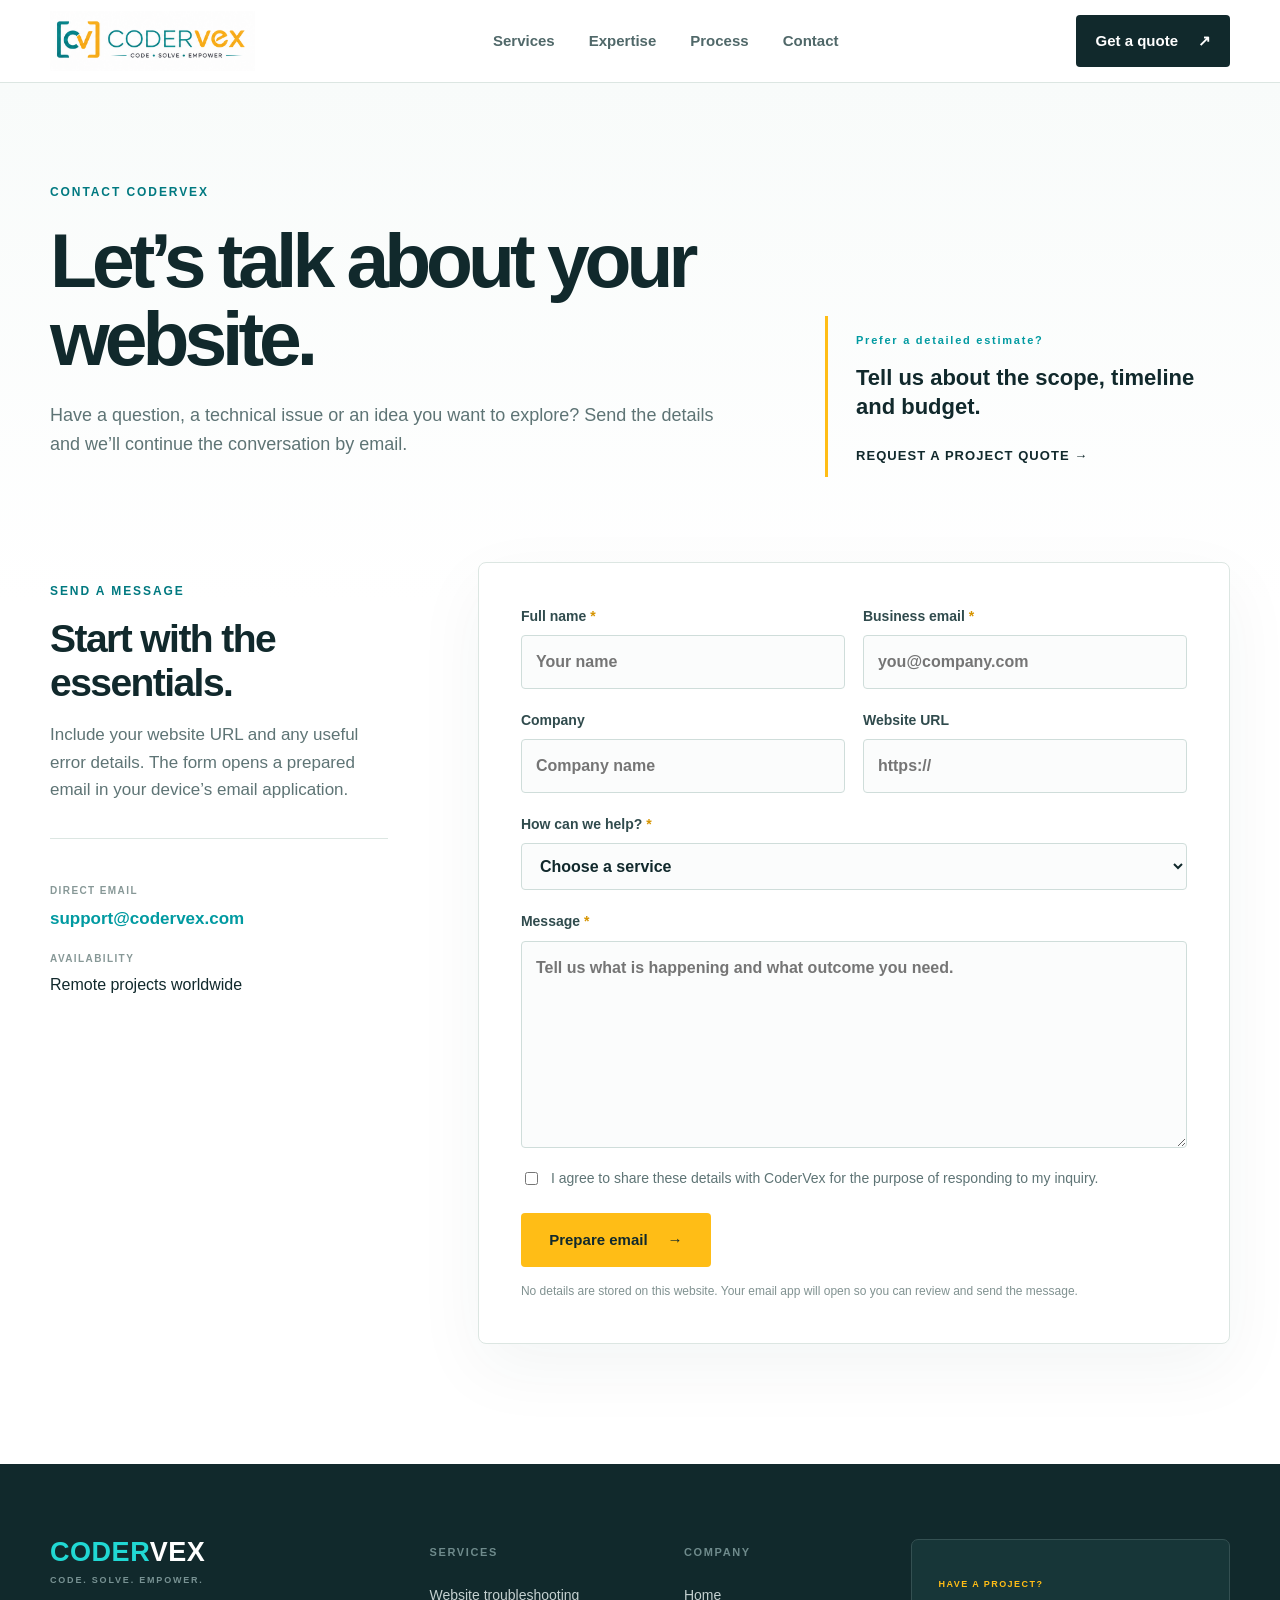
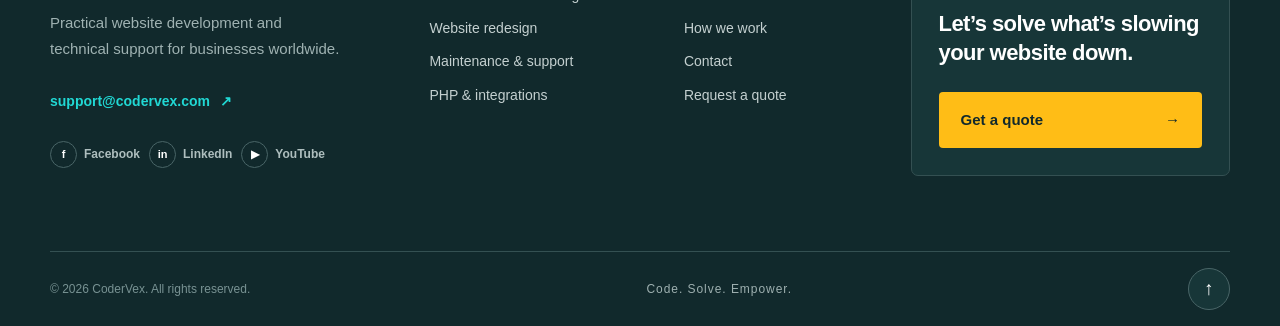
==== contact.html @ 383b8475 "Initial CoderVex landing page" ====
<!doctype html><html lang="en"><head><meta charset="utf-8"><meta name="viewport" content="width=device-width,initial-scale=1"><title>Contact CoderVex | Website Development & Technical Support</title><meta name="description" content="Contact CoderVex about WordPress support, PHP development, website redesign, maintenance, integrations or Joomla migration."><meta name="robots" content="index, follow"><link rel="canonical" href="https://codervex.com/contact"><link rel="stylesheet" href="styles.css"></head>
<body><a class="skip-link" href="#main">Skip to content</a><header class="site-header"><div class="nav-wrap"><a class="brand brand-logo" href="index.html"><img src="assets/website-logo.png" alt="CoderVex — Code, Solve, Empower" width="666" height="198"></a><button class="nav-toggle" aria-expanded="false" aria-controls="site-nav"><span></span><span></span><span></span><span class="sr-only">Open menu</span></button><nav id="site-nav" aria-label="Main navigation"><a href="index.html#services">Services</a><a href="index.html#expertise">Expertise</a><a href="index.html#process">Process</a><a href="contact.html" aria-current="page">Contact</a></nav><a class="button button-dark nav-cta" href="quote.html">Get a quote <span>↗</span></a></div></header>
<main id="main" class="form-page"><section class="section page-hero"><div><p class="eyebrow">Contact CoderVex</p><h1>Let’s talk about your website.</h1><p>Have a question, a technical issue or an idea you want to explore? Send the details and we’ll continue the conversation by email.</p></div><aside><span>Prefer a detailed estimate?</span><h2>Tell us about the scope, timeline and budget.</h2><a href="quote.html">Request a project quote <b>→</b></a></aside></section>
<section class="section form-layout"><div class="form-context"><p class="eyebrow">Send a message</p><h2>Start with the essentials.</h2><p>Include your website URL and any useful error details. The form opens a prepared email in your device’s email application.</p><div class="direct-contact"><small>DIRECT EMAIL</small><a href="mailto:support@codervex.com">support@codervex.com</a><small>AVAILABILITY</small><p>Remote projects worldwide</p></div></div>
<form class="project-form" data-email-form data-form-type="Contact message" novalidate><div class="field-row"><label>Full name <span>*</span><input name="Name" type="text" autocomplete="name" required placeholder="Your name"></label><label>Business email <span>*</span><input name="Email" type="email" autocomplete="email" required placeholder="you@company.com"></label></div><div class="field-row"><label>Company<input name="Company" type="text" autocomplete="organization" placeholder="Company name"></label><label>Website URL<input name="Website" type="url" placeholder="https://"></label></div><label>How can we help? <span>*</span><select name="Service" required><option value="">Choose a service</option><option>Website fixes & troubleshooting</option><option>Website redesign & development</option><option>Website maintenance & support</option><option>Custom PHP development</option><option>API or payment integration</option><option>Joomla migration & support</option><option>Something else</option></select></label><label>Message <span>*</span><textarea name="Message" rows="7" required placeholder="Tell us what is happening and what outcome you need."></textarea></label><label class="consent"><input type="checkbox" name="Consent" value="Yes" required><span>I agree to share these details with CoderVex for the purpose of responding to my inquiry.</span></label><div class="form-status" aria-live="polite"></div><button class="button button-primary form-submit" type="submit">Prepare email <span>→</span></button><p class="form-note">No details are stored on this website. Your email app will open so you can review and send the message.</p></form></section></main>
<footer class="site-footer"><div class="section footer-main"><div class="footer-about"><div class="footer-name"><span>CODER</span>VEX<small>Code. Solve. Empower.</small></div><p>Practical website development and technical support for businesses worldwide.</p><a class="footer-email" href="mailto:support@codervex.com">support@codervex.com <span>↗</span></a><div class="social-links" aria-label="CoderVex social media"><a href="https://www.facebook.com/codervex" target="_blank" rel="noopener noreferrer" aria-label="CoderVex on Facebook"><span>f</span>Facebook</a><a href="https://www.linkedin.com/company/codervex/" target="_blank" rel="noopener noreferrer" aria-label="CoderVex on LinkedIn"><span>in</span>LinkedIn</a><a href="https://www.youtube.com/@codervex" target="_blank" rel="noopener noreferrer" aria-label="CoderVex on YouTube"><span>▶</span>YouTube</a></div></div><div class="footer-column"><h2>Services</h2><a href="index.html#services">Website troubleshooting</a><a href="index.html#services">Website redesign</a><a href="index.html#services">Maintenance & support</a><a href="index.html#expertise">PHP & integrations</a></div><div class="footer-column"><h2>Company</h2><a href="index.html">Home</a><a href="index.html#process">How we work</a><a href="contact.html">Contact</a><a href="quote.html">Request a quote</a></div><div class="footer-action"><span>HAVE A PROJECT?</span><h2>Let’s solve what’s slowing your website down.</h2><a class="button button-primary" href="quote.html">Get a quote <b>→</b></a></div></div><div class="section footer-bottom"><small>© <span id="year"></span> CoderVex. All rights reserved.</small><span>Code. Solve. Empower.</span><button class="back-to-top" type="button" aria-label="Back to top" title="Back to top">↑</button></div></footer><script src="script.js" defer></script></body></html>
---- styles.css ----
:root{--ink:#11292c;--teal:#009aa1;--aqua:#21d8d4;--yellow:#ffbd16;--soft:#f4f7f5;--line:#dce6e2;--muted:#5e7475;--max:1180px}*{box-sizing:border-box}html{scroll-behavior:smooth}body{margin:0;color:var(--ink);background:#fff;font-family:Inter,ui-sans-serif,-apple-system,BlinkMacSystemFont,"Segoe UI",sans-serif;line-height:1.6;-webkit-font-smoothing:antialiased}a{color:inherit;text-decoration:none}button{font:inherit}.section{width:min(var(--max),calc(100% - 48px));margin:auto}.skip-link{position:fixed;left:16px;top:-60px;z-index:100;background:var(--ink);color:white;padding:10px 16px}.skip-link:focus{top:16px}.sr-only{position:absolute;width:1px;height:1px;overflow:hidden;clip:rect(0,0,0,0)}.site-header{position:sticky;top:0;z-index:20;background:#fffffff0;border-bottom:1px solid var(--line);backdrop-filter:blur(12px)}.nav-wrap{width:min(var(--max),calc(100% - 48px));height:82px;margin:auto;display:flex;align-items:center;justify-content:space-between}.brand{display:flex;align-items:center;gap:10px;font-weight:800;font-size:17px;letter-spacing:.04em}.brand>span:last-child>span{color:var(--yellow)}.brand-mark{font-size:22px;letter-spacing:-.15em;color:var(--teal)}.brand-mark b{letter-spacing:-.08em;color:var(--ink);font-size:18px}.nav-wrap nav{display:flex;gap:34px;font-size:13px;font-weight:600;color:#506869}.nav-wrap nav a:hover{color:var(--teal)}.button{display:inline-flex;align-items:center;justify-content:center;gap:20px;padding:13px 18px;border-radius:4px;font-size:13px;font-weight:750;border:1px solid transparent;transition:.2s}.button:hover{transform:translateY(-2px)}.button-dark{background:var(--ink);color:white}.button-dark:hover{background:#007980}.nav-toggle{display:none;background:none;border:0;padding:8px}.nav-toggle>span:not(.sr-only){display:block;width:22px;height:2px;background:var(--ink);margin:4px}.hero{min-height:690px;display:grid;grid-template-columns:1.03fr .97fr;align-items:center;gap:85px;padding-block:90px 100px}.eyebrow{margin:0;text-transform:uppercase;letter-spacing:.16em;color:#007980;font-size:10px;font-weight:800}.hero .eyebrow{display:flex;align-items:center;gap:10px}.hero .eyebrow span{width:30px;height:1px;background:var(--teal)}h1{font-size:clamp(54px,6vw,82px);line-height:1.01;letter-spacing:-.065em;margin:24px 0 25px}h1 em,.cta h2 em{font-style:normal;color:var(--teal);position:relative;white-space:nowrap}h1 em:after{content:"";position:absolute;height:6px;left:1px;right:0;bottom:-2px;background:var(--yellow);transform:skewX(-22deg)}.hero-lead{font-size:19px;line-height:1.7;color:var(--muted);margin:0}.hero-actions{display:flex;align-items:center;gap:28px;margin-top:34px}.button-primary{background:var(--yellow);color:var(--ink);padding:15px 21px}.inline-link{font-size:13px;font-weight:750}.inline-link span{color:var(--teal);margin-left:8px}.hero-points{list-style:none;display:flex;gap:26px;padding:0;margin:45px 0 0;font-size:11px;font-weight:700;color:#6e8181}.hero-points li:before{content:"✓";color:var(--teal);margin-right:7px}.hero-console{position:relative;border:1px solid #cadbd7;border-radius:10px;background:white;box-shadow:0 30px 80px #17383b21;transform:rotate(1deg)}.console-bar{height:47px;display:flex;align-items:center;justify-content:space-between;border-bottom:1px solid var(--line);padding:0 16px;color:#839493;font-size:8px;font-weight:700;letter-spacing:.12em}.dots{display:flex;gap:5px}.dots i{width:7px;height:7px;border-radius:50%;background:#dbe6e3}.dots i:last-child{background:var(--yellow)}.status{color:#00a078}.console-body{padding:39px}.scan-head{display:flex;justify-content:space-between;color:#69807f;font-size:9px;font-weight:800;letter-spacing:.13em}.scan-head strong{color:var(--teal)}.scan-line{height:5px;margin:12px 0 28px;background:#e8efed;border-radius:10px;overflow:hidden}.scan-line i{display:block;width:86%;height:100%;background:linear-gradient(90deg,var(--teal),var(--aqua),var(--yellow))}.result-list>div{display:grid;grid-template-columns:35px 1fr auto;align-items:center;gap:12px;border-top:1px solid var(--line);padding:17px 0}.check{width:29px;height:29px;border-radius:50%;background:#e9f8f5;color:#00916f;display:grid;place-items:center;font-size:12px}.check.amber{background:#fff6da;color:#b78200}.result-list p{margin:0}.result-list b,.result-list small{display:block}.result-list b{font-size:12px}.result-list small{font-size:10px;color:#829392}.result-list em{font-style:normal;font-size:8px;color:#008768;font-weight:800}.result-list em.review{color:#b27b00}.console-note{display:grid;grid-template-columns:38px 1fr auto;align-items:center;gap:12px;background:var(--ink);color:white;border-radius:6px;padding:13px 15px;margin-top:19px}.console-note>span{width:34px;height:34px;border:1px solid #3f5d5f;border-radius:5px;display:grid;place-items:center;color:var(--aqua);font-weight:800}.console-note p{margin:0}.console-note small,.console-note b{display:block}.console-note small{font-size:7px;color:#7f9a9b}.console-note b{font-size:10px}.console-note>strong{color:var(--yellow)}.orbit-label{position:absolute;background:white;border:1px solid var(--line);box-shadow:0 12px 30px #17383b1c;padding:9px 11px;border-radius:4px;font-size:8px;font-weight:800}.orbit-label b{color:#00a078;margin-left:6px}.label-one{right:-28px;top:80px}.label-two{left:-24px;bottom:52px}.proof-bar{border-block:1px solid var(--line);background:var(--soft)}.proof-bar>div{width:min(var(--max),calc(100% - 48px));min-height:92px;margin:auto;display:flex;align-items:center;justify-content:space-between;gap:24px}.proof-bar span{font-size:9px;text-transform:uppercase;letter-spacing:.16em;color:#829393}.proof-bar b{font-size:12px;color:#566d6d}.intro{padding-block:125px}.section-heading{display:grid;grid-template-columns:.35fr 1fr}.section-heading h2,.expertise h2{font-size:clamp(42px,5vw,66px);line-height:1.08;letter-spacing:-.055em;margin:0}.section-intro{width:56%;margin:35px 0 65px auto;color:var(--muted);font-size:18px}.service-grid{display:grid;grid-template-columns:repeat(3,1fr);gap:13px}.service{min-height:530px;border:1px solid var(--line);border-radius:7px;padding:27px;display:flex;flex-direction:column;transition:.25s}.service:hover{transform:translateY(-5px);box-shadow:0 18px 45px #17383b14}.service.featured{background:#f0faf8;border-color:#ccebe5}.service-top{display:flex;justify-content:space-between;font-size:10px;color:#819291;font-weight:800}.service-top i{font-style:normal;color:#007980;background:white;border:1px solid #cde8e2;padding:5px 8px;border-radius:20px}.service h3{font-size:27px;line-height:1.18;letter-spacing:-.035em;margin:58px 0 18px}.service p{color:var(--muted);font-size:14px;margin:0}.service ul{list-style:none;padding:0;margin:25px 0 30px}.service li{font-size:12px;font-weight:650;padding:8px 0;border-bottom:1px solid #11292c14}.service li:before{content:"+";color:var(--teal);font-weight:900;margin-right:9px}.service>a{font-size:11px;font-weight:800;text-transform:uppercase;letter-spacing:.09em;margin-top:auto}.service>a span{color:var(--teal);float:right}.expertise{background:var(--ink);color:white}.expertise-inner{padding-block:120px;display:grid;grid-template-columns:.9fr 1.1fr;gap:100px}.eyebrow.light{color:var(--aqua)}.expertise h2{margin:20px 0 25px}.expertise-copy>p:not(.eyebrow){color:#a4b7b7;font-size:17px}.button-light{background:white;color:var(--ink);margin-top:25px}.expertise-list article{display:grid;grid-template-columns:68px 1fr;gap:25px;padding:38px 0;border-top:1px solid #345052}.expertise-list article:last-child{border-bottom:1px solid #345052}.expertise-list article>span{width:58px;height:58px;border-radius:5px;background:#1b3c3e;display:grid;place-items:center;color:var(--aqua);font-weight:800}.expertise-list small{color:var(--aqua);font-size:8px;text-transform:uppercase;letter-spacing:.15em;font-weight:800}.expertise-list h3{font-size:23px;line-height:1.25;margin:9px 0}.expertise-list p{color:#9eb2b1;font-size:14px;margin:0}.process{padding-block:125px}.steps{display:grid;grid-template-columns:repeat(3,1fr);margin-top:75px;border:1px solid var(--line);border-radius:7px}.steps article{padding:27px 30px 35px;border-right:1px solid var(--line)}.steps article:last-child{border:0}.steps article>span{font-size:9px;color:#859594;font-weight:800}.step-icon{width:55px;height:55px;margin:55px 0 30px;border-radius:50%;background:var(--soft);display:grid;place-items:center;color:var(--teal);font-size:20px}.steps article:nth-child(2) .step-icon{background:#fff5d5;color:#9c7000}.steps h3{font-size:20px;margin:0 0 9px}.steps p{font-size:14px;color:var(--muted);margin:0}.fit-section{padding-bottom:125px}.fit-card{background:var(--soft);border-radius:8px;padding:75px}.fit-card h2{font-size:clamp(38px,4.5vw,58px);line-height:1.1;letter-spacing:-.05em;max-width:850px;margin:18px 0 55px}.fit-list{display:grid;grid-template-columns:1fr 1fr;gap:10px}.fit-list span{background:white;border:1px solid var(--line);padding:19px 20px;font-size:14px;font-weight:650}.fit-list span:before{content:"→";color:var(--teal);margin-right:12px}.faq{padding-block:115px;border-top:1px solid var(--line);display:grid;grid-template-columns:.65fr 1.35fr;gap:80px}.faq-heading h2{font-size:45px;line-height:1.1;letter-spacing:-.045em;margin:18px 0}.accordion details{border-top:1px solid var(--line)}.accordion details:last-child{border-bottom:1px solid var(--line)}.accordion summary{list-style:none;cursor:pointer;padding:24px 0;display:flex;justify-content:space-between;gap:20px;font-size:16px;font-weight:700}.accordion summary::-webkit-details-marker{display:none}.accordion summary span{color:var(--teal);font-size:20px}.accordion details[open] summary span{transform:rotate(45deg)}.accordion details p{color:var(--muted);font-size:14px;margin:0;padding:0 35px 25px 0}.cta{margin-bottom:80px;text-align:center;background:var(--yellow);padding:90px 30px;border-radius:8px;position:relative;overflow:hidden}.cta:before,.cta:after{content:"";position:absolute;width:230px;height:230px;border:1px solid #11292c21;border-radius:50%;top:-100px;left:-80px}.cta:after{left:auto;top:auto;right:-80px;bottom:-120px;width:300px;height:300px}.cta h2{font-size:clamp(42px,5vw,66px);line-height:1.1;letter-spacing:-.055em;margin:18px 0}.cta h2 em{color:var(--ink);text-decoration:underline;text-decoration-color:white;text-decoration-thickness:6px}.cta>p:not(.eyebrow){color:#4d571e}.cta>div{display:flex;justify-content:center;gap:9px;margin-top:32px}.copy-email{background:#ffffff66;border:1px solid #11292c2e;border-radius:4px;padding:12px 18px;font-size:12px;font-weight:700;cursor:pointer}footer{border-top:1px solid var(--line)}.footer-inner{min-height:210px;display:grid;grid-template-columns:1fr 1fr auto;align-items:center;gap:25px}.footer-inner>p{font-size:12px;color:var(--muted)}.footer-inner nav{display:flex;gap:23px;font-size:11px;font-weight:700}.footer-inner small{grid-column:1/-1;border-top:1px solid var(--line);padding:20px 0;color:#879694;font-size:10px}.reveal{opacity:0;transform:translateY(16px);transition:.65s}.reveal.visible{opacity:1;transform:none}@media(prefers-reduced-motion:reduce){html{scroll-behavior:auto}.reveal{opacity:1;transform:none;transition:none}}@media(max-width:960px){.nav-wrap nav{display:none}.nav-toggle{display:block;margin-left:auto;margin-right:15px}.nav-wrap nav.open{display:flex;position:absolute;top:81px;left:0;right:0;padding:25px;background:white;border-bottom:1px solid var(--line);flex-direction:column;align-items:flex-start}.hero{grid-template-columns:1fr;padding-top:70px}.hero-copy{max-width:760px}.hero-console{width:min(620px,95%);margin:auto}.proof-bar>div{flex-wrap:wrap;justify-content:flex-start;padding-block:25px}.proof-bar span{width:100%}.service-grid{grid-template-columns:1fr 1fr}.service:last-child{grid-column:1/-1}.expertise-inner{gap:50px}.section-heading{grid-template-columns:1fr;gap:20px}.section-intro{width:75%}.faq{gap:40px}.footer-inner{grid-template-columns:1fr auto}}@media(max-width:680px){.section,.nav-wrap,.proof-bar>div{width:calc(100% - 30px)}.nav-wrap{height:72px}.nav-cta{display:none}.nav-wrap nav.open{top:71px}.hero{min-height:0;padding-block:65px;gap:65px}.hero h1{font-size:48px}.hero-lead{font-size:17px}.hero-actions{align-items:flex-start;flex-direction:column;gap:18px}.hero-points{flex-direction:column;gap:7px;margin-top:35px}.console-body{padding:24px 20px}.label-one{right:-8px}.label-two{left:-8px}.intro,.process{padding-block:85px}.section-heading h2,.expertise h2{font-size:42px}.section-intro{width:100%;margin-block:25px 45px}.service-grid{grid-template-columns:1fr}.service,.service:last-child{grid-column:auto;min-height:500px}.expertise-inner{padding-block:85px;grid-template-columns:1fr}.expertise-list article{grid-template-columns:52px 1fr;gap:15px}.expertise-list article>span{width:48px;height:48px}.steps{grid-template-columns:1fr;margin-top:45px}.steps article{border-right:0;border-bottom:1px solid var(--line)}.step-icon{margin:30px 0 22px}.fit-card{padding:50px 25px}.fit-list{grid-template-columns:1fr}.faq{padding-block:85px;grid-template-columns:1fr}.cta{width:calc(100% - 30px);padding:70px 20px}.cta>div{flex-direction:column;align-items:center}.cta .button,.copy-email{width:100%;max-width:310px}.footer-inner{display:flex;flex-direction:column;align-items:flex-start;padding-block:50px;min-height:0}.footer-inner small{width:100%}}@media(max-width:400px){.hero h1{font-size:41px}.result-list>div{grid-template-columns:30px 1fr}.result-list em{display:none}.service{padding:23px}.fit-card h2{font-size:36px}}

/* Brand logo and enquiry pages */
.brand-logo img{display:block;width:205px;height:auto}.footer-inner .brand-logo img{width:175px}.form-page{background:linear-gradient(180deg,#f8fbfa 0,#fff 520px)}.page-hero{padding-block:100px 85px;display:grid;grid-template-columns:1.25fr .75fr;gap:100px;align-items:end}.page-hero h1{font-size:clamp(52px,6vw,78px);max-width:850px;margin:20px 0 24px}.page-hero>div>p:last-child{max-width:700px;color:var(--muted);font-size:18px}.page-hero aside{border-left:3px solid var(--yellow);padding:8px 0 8px 28px}.page-hero aside span,.quote-checklist>span{font-size:9px;letter-spacing:.16em;color:var(--teal);font-weight:800}.page-hero aside h2{font-size:20px;line-height:1.35;margin:10px 0 18px}.page-hero aside a,.simple-link{font-size:11px;font-weight:800;text-transform:uppercase;letter-spacing:.08em}.form-layout{display:grid;grid-template-columns:.62fr 1.38fr;gap:90px;padding-bottom:120px}.form-context{padding-top:20px}.form-context h2{font-size:39px;line-height:1.12;letter-spacing:-.04em;margin:16px 0}.form-context>p:not(.eyebrow){color:var(--muted);font-size:15px}.direct-contact{border-top:1px solid var(--line);margin-top:35px;padding-top:26px}.direct-contact small{display:block;color:#879897;font-size:8px;letter-spacing:.14em;font-weight:800;margin:18px 0 5px}.direct-contact a{font-size:15px;font-weight:700;color:var(--teal)}.direct-contact p{margin:0;font-size:14px}.project-form{background:#fff;border:1px solid var(--line);border-radius:8px;padding:42px;box-shadow:0 24px 70px #17383b0d}.project-form>label,.field-row label{display:block;font-size:11px;font-weight:750;color:#304b4d}.project-form label>span,.project-form legend>span{color:#d69400}.field-row{display:grid;grid-template-columns:1fr 1fr;gap:18px}.project-form input:not([type=checkbox]),.project-form select,.project-form textarea{display:block;width:100%;margin-top:8px;margin-bottom:20px;border:1px solid #cfddda;border-radius:4px;background:#fbfcfc;color:var(--ink);padding:13px 14px;font:inherit;font-size:14px;outline:none;transition:.2s}.project-form textarea{resize:vertical;min-height:150px}.project-form input:focus,.project-form select:focus,.project-form textarea:focus{border-color:var(--teal);box-shadow:0 0 0 3px #009aa117;background:#fff}.project-form input:user-invalid,.project-form select:user-invalid,.project-form textarea:user-invalid{border-color:#d46a55}.consent{display:flex!important;align-items:flex-start;gap:10px;margin:4px 0 24px;color:var(--muted)!important;font-weight:500!important;line-height:1.5}.consent input{margin-top:4px;accent-color:var(--teal)}.consent span{color:inherit!important}.form-submit{border:0;cursor:pointer;min-width:190px}.form-note{font-size:10px;color:#819291;margin:15px 0 0}.form-status{display:none;border-radius:4px;padding:11px 13px;margin:0 0 18px;font-size:12px}.form-status.error{display:block;background:#fff1ed;color:#983b27}.form-status.info{display:block;background:#eaf8f5;color:#067a64}.quote-hero{align-items:center}.quote-checklist{background:var(--ink);color:white;padding:32px;border-radius:7px}.quote-checklist ul{list-style:none;padding:0;margin:20px 0 0}.quote-checklist li{font-size:13px;padding:10px 0;border-top:1px solid #345052}.quote-checklist li:before{content:"✓";color:var(--yellow);margin-right:10px}.quote-form{padding-top:30px}.form-section-title{display:flex;align-items:center;gap:13px;border-bottom:1px solid var(--line);padding-bottom:15px;margin:8px 0 25px}.form-section-title:not(:first-child){margin-top:35px}.form-section-title>span{width:30px;height:30px;border-radius:50%;display:grid;place-items:center;background:#e8f7f4;color:var(--teal);font-size:9px;font-weight:800}.form-section-title b,.form-section-title small{display:block}.form-section-title b{font-size:13px}.form-section-title small{font-size:9px;color:#849695}fieldset{border:0;padding:0;margin:0 0 24px}legend{font-size:11px;font-weight:750;margin-bottom:10px}.choice-grid{display:grid;grid-template-columns:1fr 1fr;gap:9px}.choice-grid label{position:relative}.choice-grid input{position:absolute;opacity:0}.choice-grid span{display:block;border:1px solid #cfddda!important;border-radius:4px;color:#496061!important;padding:12px 13px;font-size:11px;font-weight:650;cursor:pointer}.choice-grid input:checked+span{border-color:var(--teal)!important;background:#effaf8;color:var(--ink)!important}.choice-grid input:focus-visible+span{outline:3px solid #009aa133}.simple-link{display:inline-block;margin-top:25px}
@media(max-width:960px){.brand-logo img{width:180px}.page-hero{gap:45px}.form-layout{gap:45px}.project-form{padding:32px}}
@media(max-width:680px){.brand-logo img{width:160px}.page-hero{padding-block:70px 55px;grid-template-columns:1fr;gap:35px}.page-hero h1{font-size:46px}.form-layout{grid-template-columns:1fr;gap:35px;padding-bottom:80px}.form-context h2{font-size:34px}.project-form{padding:24px 18px}.field-row,.choice-grid{grid-template-columns:1fr}.footer-inner .brand-logo img{width:170px}}
/* Readability scale */
body{font-size:18px!important}.nav-wrap nav{font-size:15px!important}.button{font-size:15px!important}.eyebrow{font-size:12px!important}.hero-lead{font-size:21px!important}.hero-points{font-size:13px!important}.proof-bar span{font-size:11px!important}.proof-bar b{font-size:14px!important}.section-intro{font-size:20px!important}.service p{font-size:16px!important}.service li{font-size:14px!important}.service>a{font-size:13px!important}.expertise-copy>p:not(.eyebrow){font-size:19px!important}.expertise-list small{font-size:10px!important}.expertise-list p{font-size:16px!important}.steps article>span{font-size:11px!important}.steps p{font-size:16px!important}.fit-list span{font-size:16px!important}.accordion summary{font-size:18px!important}.accordion details p{font-size:16px!important}.cta>p:not(.eyebrow){font-size:18px!important}.footer-inner>p{font-size:14px!important}.footer-inner nav{font-size:13px!important}.footer-inner small{font-size:12px!important}.page-hero aside span,.quote-checklist>span{font-size:11px!important}.page-hero aside h2{font-size:22px!important}.page-hero aside a,.simple-link{font-size:13px!important}.form-context>p:not(.eyebrow){font-size:17px!important}.direct-contact small{font-size:10px!important}.direct-contact a{font-size:17px!important}.direct-contact p{font-size:16px!important}.project-form>label,.field-row label,legend{font-size:14px!important}.project-form input:not([type=checkbox]),.project-form select,.project-form textarea{font-size:16px!important}.consent{font-size:14px!important}.form-note{font-size:12px!important}.form-status{font-size:14px!important}.quote-checklist li{font-size:15px!important}.form-section-title b{font-size:15px!important}.form-section-title small{font-size:11px!important}.choice-grid span{font-size:14px!important}
@media(max-width:680px){body{font-size:17px!important}.hero-lead{font-size:19px!important}.section-intro{font-size:18px!important}.project-form>label,.field-row label,legend{font-size:13px!important}}
/* Expanded conversion footer */
.site-footer{background:var(--ink);color:#fff;border-top:0}.footer-main{display:grid;grid-template-columns:1.15fr .7fr .6fr 1.15fr;gap:60px;padding-block:75px}.footer-about .brand-logo{display:inline-flex;background:#fff;border-radius:5px;padding:7px 11px}.footer-about .brand-logo img{width:190px}.footer-about p{max-width:290px;color:#9fb2b2;font-size:15px!important;line-height:1.7;margin:25px 0}.footer-email{color:var(--aqua);font-size:14px;font-weight:750}.footer-email span{margin-left:6px}.footer-column h2{color:#6f8b8c;font-size:11px;letter-spacing:.15em;text-transform:uppercase;margin:5px 0 22px}.footer-column a{display:block;color:#c4d0d0;font-size:14px;margin:11px 0;transition:.2s}.footer-column a:hover{color:var(--aqua);transform:translateX(3px)}.footer-action{border:1px solid #345052;border-radius:7px;padding:27px;background:#173638}.footer-action>span{font-size:9px;letter-spacing:.16em;color:var(--yellow);font-weight:800}.footer-action h2{font-size:22px;line-height:1.35;letter-spacing:-.025em;margin:13px 0 24px}.footer-action .button{width:100%;justify-content:space-between}.footer-bottom{min-height:75px;border-top:1px solid #345052;display:flex;align-items:center;justify-content:space-between;color:#789293;font-size:12px}.footer-bottom small{font-size:12px}.footer-bottom>span{color:#9eb0b0;letter-spacing:.08em}.footer-bottom a{color:#c8d3d3;font-weight:650}.footer-bottom a:hover{color:var(--aqua)}
@media(max-width:960px){.footer-main{grid-template-columns:1.2fr .8fr .8fr;gap:40px}.footer-action{grid-column:1/-1;display:grid;grid-template-columns:1fr 1.5fr auto;align-items:center;gap:25px}.footer-action h2{margin:0}.footer-action .button{width:auto}}
@media(max-width:680px){.footer-main{grid-template-columns:1fr 1fr;padding-block:60px;gap:42px 25px}.footer-about{grid-column:1/-1}.footer-action{grid-column:1/-1;display:block}.footer-action h2{margin:13px 0 24px}.footer-bottom{min-height:0;padding-block:24px;flex-wrap:wrap;gap:12px}.footer-bottom>span{order:3;width:100%}.footer-column a{font-size:13px}}
/* Footer identity and scroll control */
.footer-name{font-size:27px;font-weight:850;letter-spacing:.02em;line-height:1}.footer-name>span{color:var(--aqua)}.footer-name small{display:block;margin-top:10px;color:#789293;font-size:9px;letter-spacing:.2em;text-transform:uppercase}.back-to-top{width:42px;height:42px;border-radius:50%;border:1px solid #496567;background:#173638;color:#fff;display:grid;place-items:center;font-size:19px;cursor:pointer;transition:.2s}.back-to-top:hover,.back-to-top:focus-visible{background:var(--yellow);border-color:var(--yellow);color:var(--ink);transform:translateY(-3px)}
/* Footer social links */
.social-links{display:flex;flex-wrap:wrap;gap:9px;margin-top:26px}.social-links a{display:inline-flex;align-items:center;gap:7px;color:#aebebe;font-size:12px;font-weight:650;transition:.2s}.social-links a>span{width:27px;height:27px;border:1px solid #496567;border-radius:50%;display:grid;place-items:center;color:#fff;font-size:11px;font-weight:800;line-height:1}.social-links a:hover{color:#fff}.social-links a:hover>span,.social-links a:focus-visible>span{background:var(--yellow);border-color:var(--yellow);color:var(--ink);transform:translateY(-2px)}
@media(max-width:680px){.social-links{gap:12px}.social-links a{font-size:0}.social-links a>span{width:36px;height:36px;font-size:13px}}
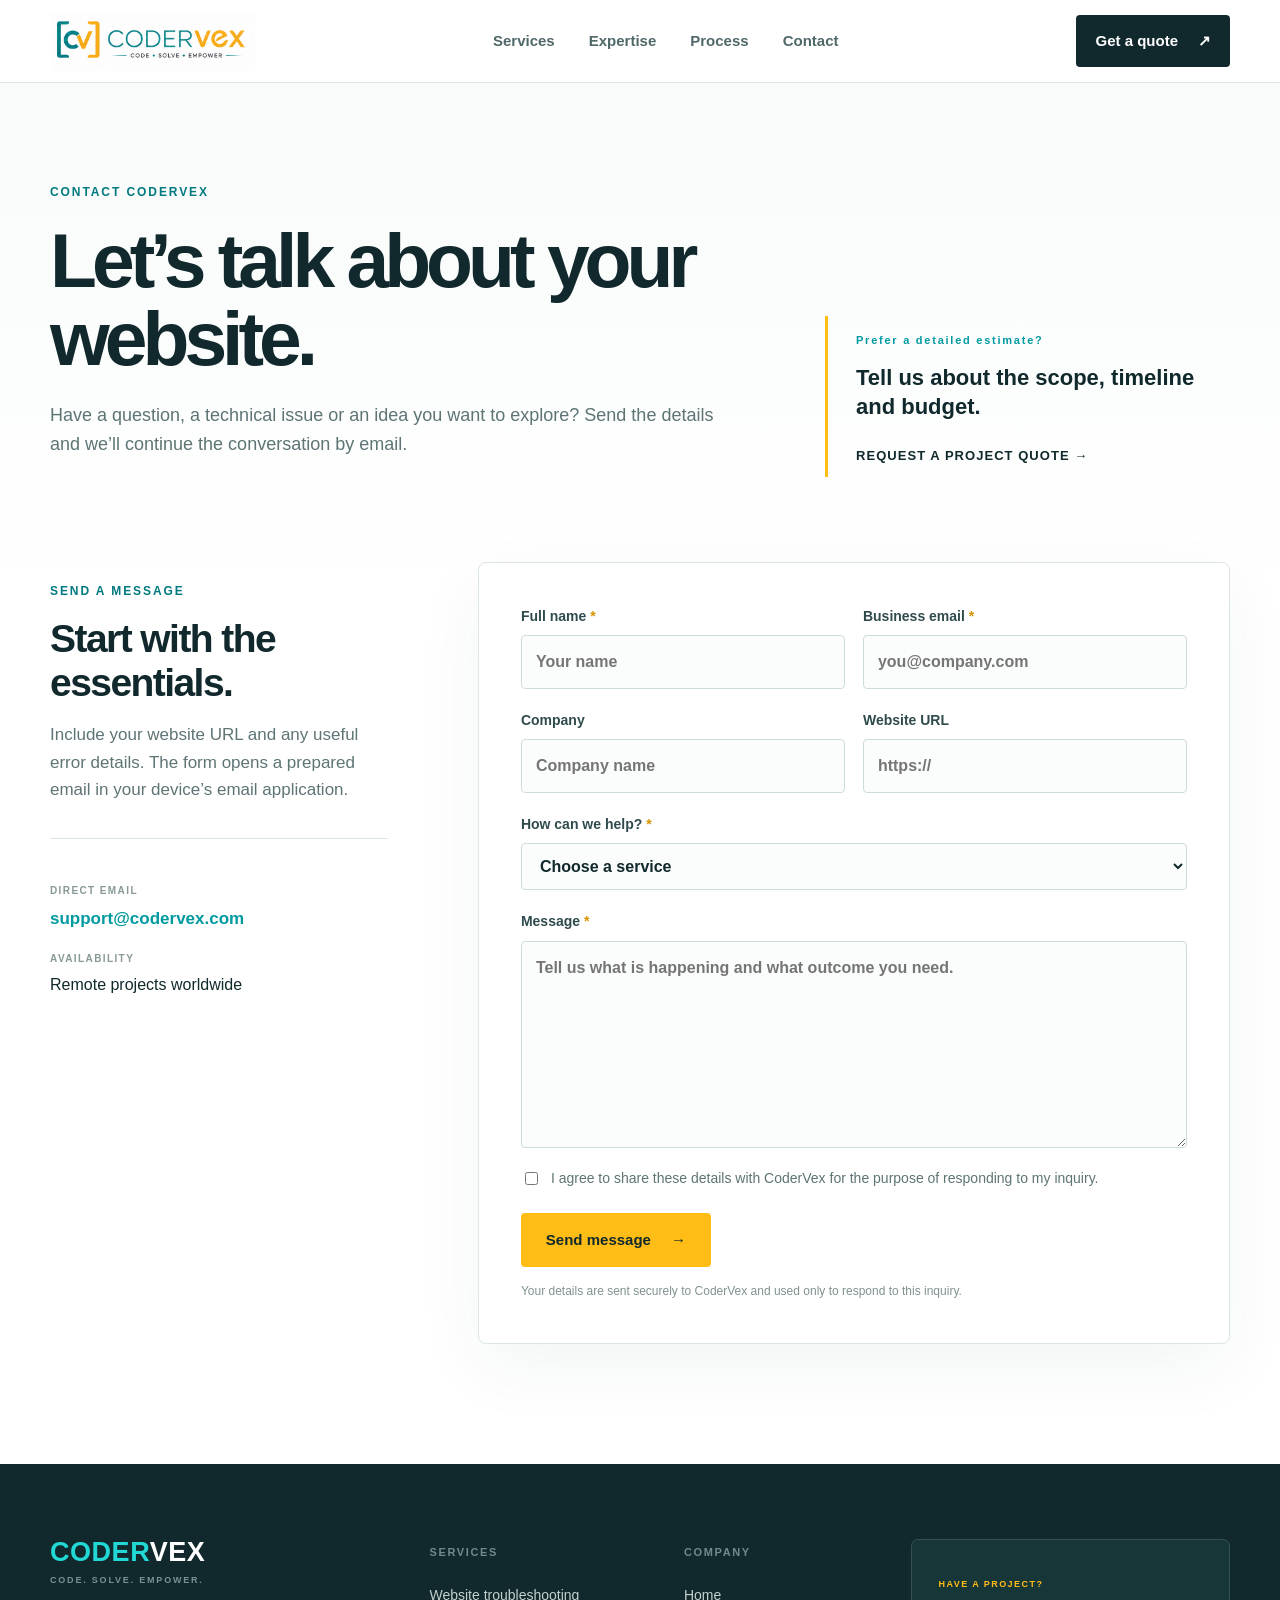
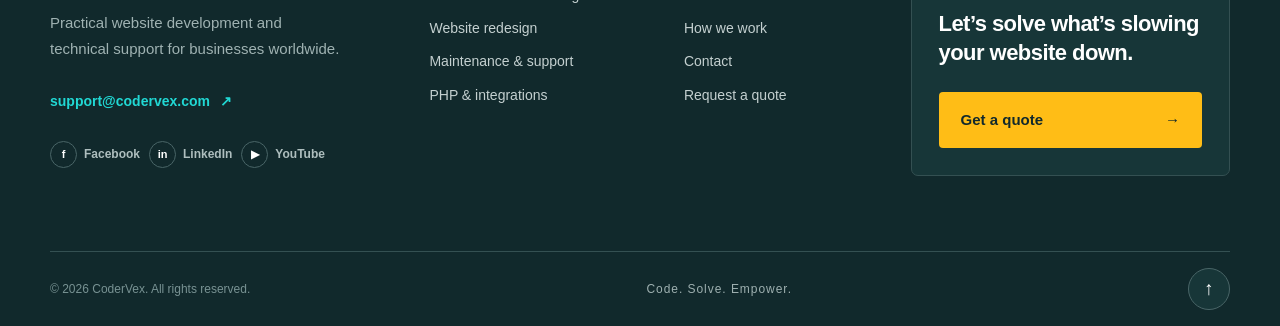
==== commit 43bdeb28: "Add PHP contact and quote form delivery" ====
--- a/contact.html
+++ b/contact.html
@@ -2,5 +2,5 @@
 <body><a class="skip-link" href="#main">Skip to content</a><header class="site-header"><div class="nav-wrap"><a class="brand brand-logo" href="index.html"><img src="assets/website-logo.png" alt="CoderVex — Code, Solve, Empower" width="666" height="198"></a><button class="nav-toggle" aria-expanded="false" aria-controls="site-nav"><span></span><span></span><span></span><span class="sr-only">Open menu</span></button><nav id="site-nav" aria-label="Main navigation"><a href="index.html#services">Services</a><a href="index.html#expertise">Expertise</a><a href="index.html#process">Process</a><a href="contact.html" aria-current="page">Contact</a></nav><a class="button button-dark nav-cta" href="quote.html">Get a quote <span>↗</span></a></div></header>
 <main id="main" class="form-page"><section class="section page-hero"><div><p class="eyebrow">Contact CoderVex</p><h1>Let’s talk about your website.</h1><p>Have a question, a technical issue or an idea you want to explore? Send the details and we’ll continue the conversation by email.</p></div><aside><span>Prefer a detailed estimate?</span><h2>Tell us about the scope, timeline and budget.</h2><a href="quote.html">Request a project quote <b>→</b></a></aside></section>
 <section class="section form-layout"><div class="form-context"><p class="eyebrow">Send a message</p><h2>Start with the essentials.</h2><p>Include your website URL and any useful error details. The form opens a prepared email in your device’s email application.</p><div class="direct-contact"><small>DIRECT EMAIL</small><a href="mailto:support@codervex.com">support@codervex.com</a><small>AVAILABILITY</small><p>Remote projects worldwide</p></div></div>
-<form class="project-form" data-email-form data-form-type="Contact message" novalidate><div class="field-row"><label>Full name <span>*</span><input name="Name" type="text" autocomplete="name" required placeholder="Your name"></label><label>Business email <span>*</span><input name="Email" type="email" autocomplete="email" required placeholder="you@company.com"></label></div><div class="field-row"><label>Company<input name="Company" type="text" autocomplete="organization" placeholder="Company name"></label><label>Website URL<input name="Website" type="url" placeholder="https://"></label></div><label>How can we help? <span>*</span><select name="Service" required><option value="">Choose a service</option><option>Website fixes & troubleshooting</option><option>Website redesign & development</option><option>Website maintenance & support</option><option>Custom PHP development</option><option>API or payment integration</option><option>Joomla migration & support</option><option>Something else</option></select></label><label>Message <span>*</span><textarea name="Message" rows="7" required placeholder="Tell us what is happening and what outcome you need."></textarea></label><label class="consent"><input type="checkbox" name="Consent" value="Yes" required><span>I agree to share these details with CoderVex for the purpose of responding to my inquiry.</span></label><div class="form-status" aria-live="polite"></div><button class="button button-primary form-submit" type="submit">Prepare email <span>→</span></button><p class="form-note">No details are stored on this website. Your email app will open so you can review and send the message.</p></form></section></main>
+<form class="project-form" action="send-form.php" method="post" data-php-form novalidate><input type="hidden" name="form_type" value="contact"><label class="hp-field" aria-hidden="true">Leave this field empty<input name="website_field" type="text" tabindex="-1" autocomplete="off"></label><div class="field-row"><label>Full name <span>*</span><input name="Name" type="text" autocomplete="name" required placeholder="Your name"></label><label>Business email <span>*</span><input name="Email" type="email" autocomplete="email" required placeholder="you@company.com"></label></div><div class="field-row"><label>Company<input name="Company" type="text" autocomplete="organization" placeholder="Company name"></label><label>Website URL<input name="Website" type="url" placeholder="https://"></label></div><label>How can we help? <span>*</span><select name="Service" required><option value="">Choose a service</option><option>Website fixes & troubleshooting</option><option>Website redesign & development</option><option>Website maintenance & support</option><option>Custom PHP development</option><option>API or payment integration</option><option>Joomla migration & support</option><option>Something else</option></select></label><label>Message <span>*</span><textarea name="Message" rows="7" required placeholder="Tell us what is happening and what outcome you need."></textarea></label><label class="consent"><input type="checkbox" name="Consent" value="Yes" required><span>I agree to share these details with CoderVex for the purpose of responding to my inquiry.</span></label><div class="form-status" aria-live="polite"></div><button class="button button-primary form-submit" type="submit">Send message <span>→</span></button><p class="form-note">Your details are sent securely to CoderVex and used only to respond to this inquiry.</p></form></section></main>
 <footer class="site-footer"><div class="section footer-main"><div class="footer-about"><div class="footer-name"><span>CODER</span>VEX<small>Code. Solve. Empower.</small></div><p>Practical website development and technical support for businesses worldwide.</p><a class="footer-email" href="mailto:support@codervex.com">support@codervex.com <span>↗</span></a><div class="social-links" aria-label="CoderVex social media"><a href="https://www.facebook.com/codervex" target="_blank" rel="noopener noreferrer" aria-label="CoderVex on Facebook"><span>f</span>Facebook</a><a href="https://www.linkedin.com/company/codervex/" target="_blank" rel="noopener noreferrer" aria-label="CoderVex on LinkedIn"><span>in</span>LinkedIn</a><a href="https://www.youtube.com/@codervex" target="_blank" rel="noopener noreferrer" aria-label="CoderVex on YouTube"><span>▶</span>YouTube</a></div></div><div class="footer-column"><h2>Services</h2><a href="index.html#services">Website troubleshooting</a><a href="index.html#services">Website redesign</a><a href="index.html#services">Maintenance & support</a><a href="index.html#expertise">PHP & integrations</a></div><div class="footer-column"><h2>Company</h2><a href="index.html">Home</a><a href="index.html#process">How we work</a><a href="contact.html">Contact</a><a href="quote.html">Request a quote</a></div><div class="footer-action"><span>HAVE A PROJECT?</span><h2>Let’s solve what’s slowing your website down.</h2><a class="button button-primary" href="quote.html">Get a quote <b>→</b></a></div></div><div class="section footer-bottom"><small>© <span id="year"></span> CoderVex. All rights reserved.</small><span>Code. Solve. Empower.</span><button class="back-to-top" type="button" aria-label="Back to top" title="Back to top">↑</button></div></footer><script src="script.js" defer></script></body></html>
--- a/styles.css
+++ b/styles.css
@@ -16,3 +16,5 @@
 /* Footer social links */
 .social-links{display:flex;flex-wrap:wrap;gap:9px;margin-top:26px}.social-links a{display:inline-flex;align-items:center;gap:7px;color:#aebebe;font-size:12px;font-weight:650;transition:.2s}.social-links a>span{width:27px;height:27px;border:1px solid #496567;border-radius:50%;display:grid;place-items:center;color:#fff;font-size:11px;font-weight:800;line-height:1}.social-links a:hover{color:#fff}.social-links a:hover>span,.social-links a:focus-visible>span{background:var(--yellow);border-color:var(--yellow);color:var(--ink);transform:translateY(-2px)}
 @media(max-width:680px){.social-links{gap:12px}.social-links a{font-size:0}.social-links a>span{width:36px;height:36px;font-size:13px}}
+/* PHP form states */
+.hp-field{position:absolute!important;left:-10000px!important;width:1px!important;height:1px!important;overflow:hidden!important}.form-status.success{display:block;background:#e8f8f0;color:#087044}.form-submit:disabled{opacity:.65;cursor:wait;transform:none}
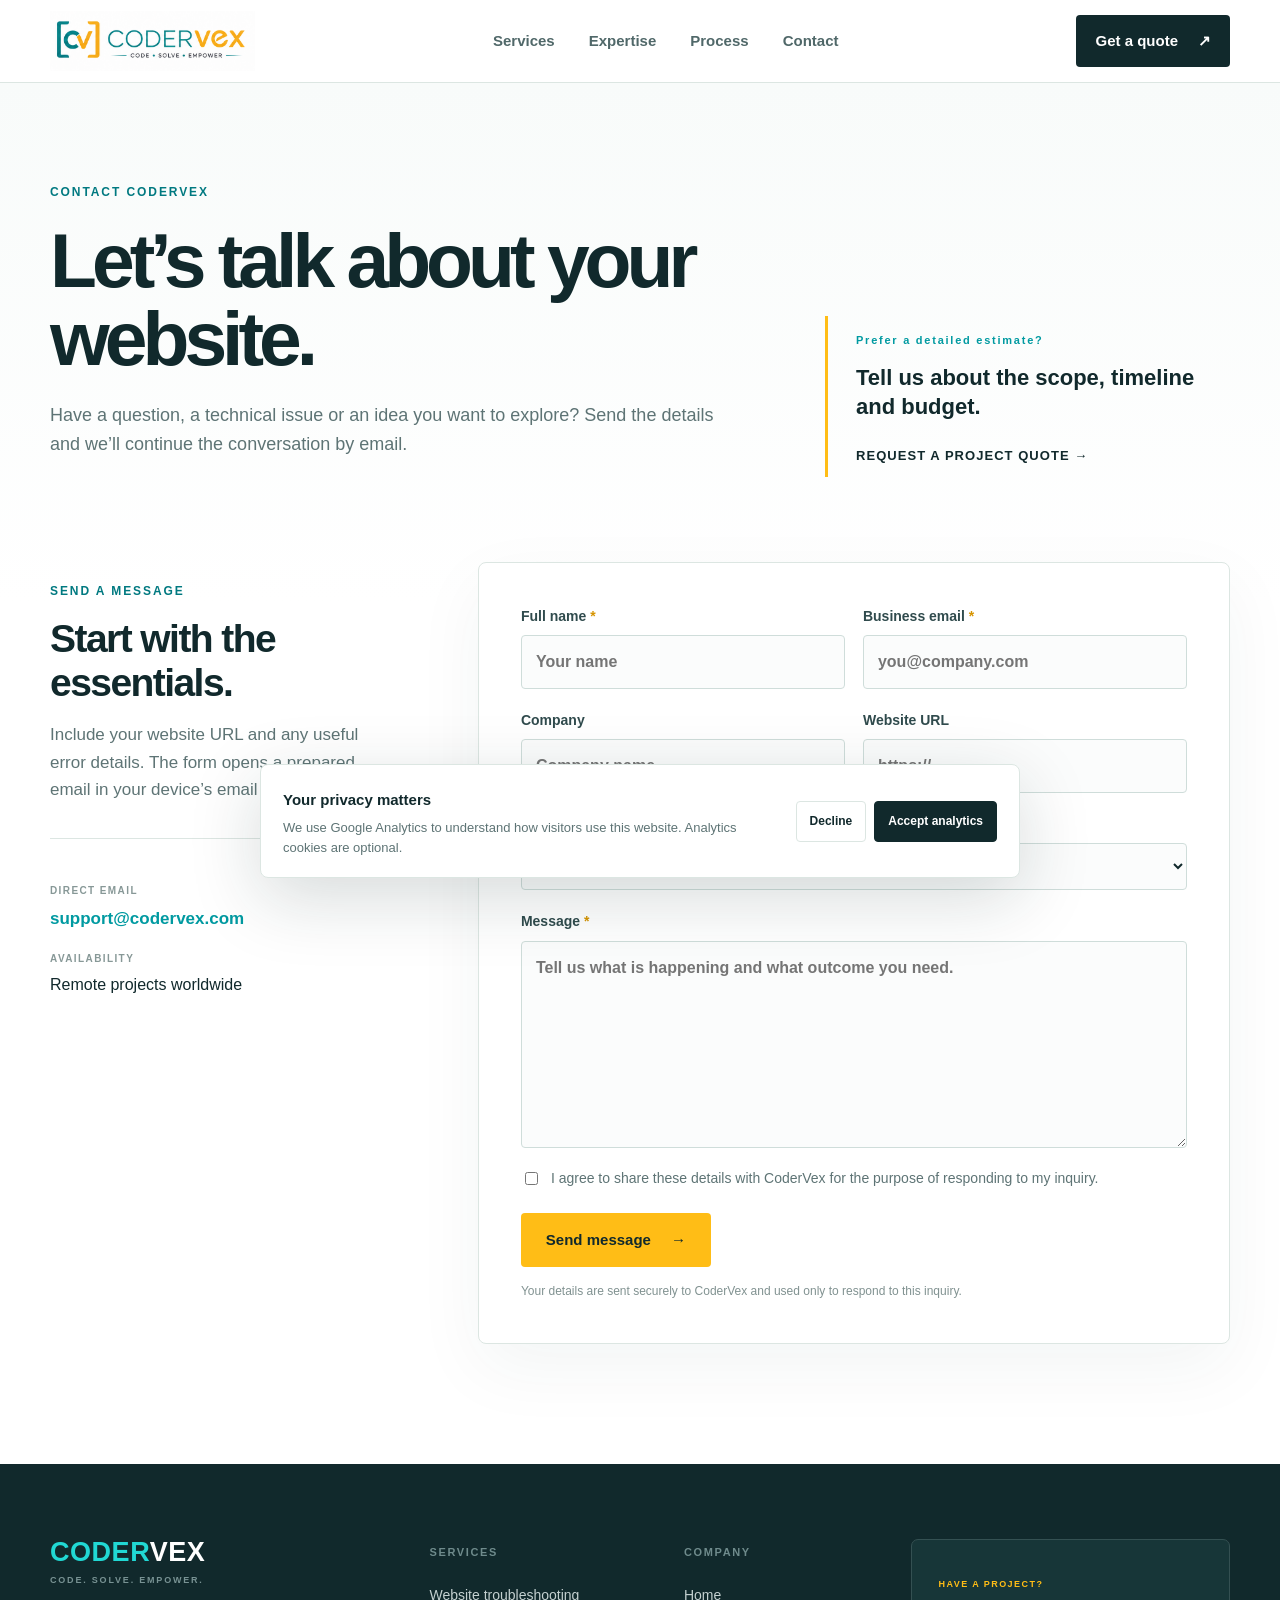
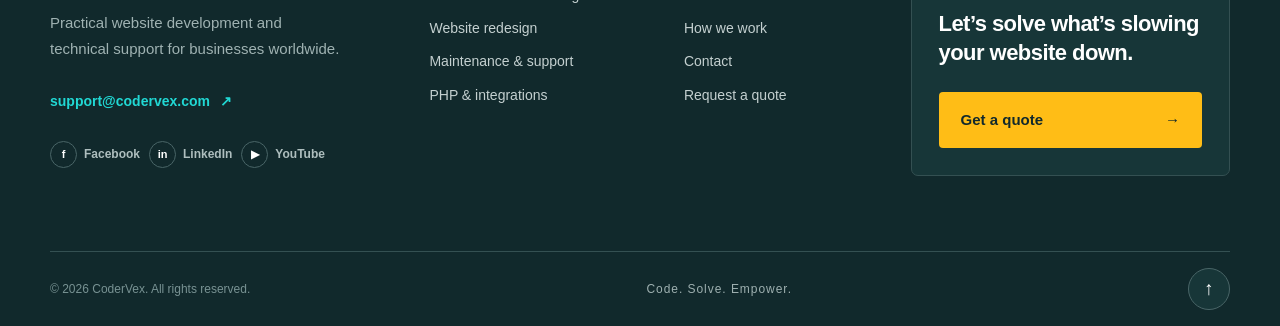
==== commit e853cab8: "Add sitemap and consent-aware GA4 tracking" ====
--- a/contact.html
+++ b/contact.html
@@ -1,4 +1,4 @@
-<!doctype html><html lang="en"><head><meta charset="utf-8"><meta name="viewport" content="width=device-width,initial-scale=1"><title>Contact CoderVex | Website Development & Technical Support</title><meta name="description" content="Contact CoderVex about WordPress support, PHP development, website redesign, maintenance, integrations or Joomla migration."><meta name="robots" content="index, follow"><link rel="canonical" href="https://codervex.com/contact"><link rel="stylesheet" href="styles.css"></head>
+<!doctype html><html lang="en"><head><meta charset="utf-8"><script src="analytics.js"></script><script async src="https://www.googletagmanager.com/gtag/js?id=G-TWF1HS1TTK"></script><meta name="viewport" content="width=device-width,initial-scale=1"><title>Contact CoderVex | Website Development & Technical Support</title><meta name="description" content="Contact CoderVex about WordPress support, PHP development, website redesign, maintenance, integrations or Joomla migration."><meta name="robots" content="index, follow"><link rel="canonical" href="https://www.codervex.com/contact.html"><link rel="stylesheet" href="styles.css"></head>
 <body><a class="skip-link" href="#main">Skip to content</a><header class="site-header"><div class="nav-wrap"><a class="brand brand-logo" href="index.html"><img src="assets/website-logo.png" alt="CoderVex — Code, Solve, Empower" width="666" height="198"></a><button class="nav-toggle" aria-expanded="false" aria-controls="site-nav"><span></span><span></span><span></span><span class="sr-only">Open menu</span></button><nav id="site-nav" aria-label="Main navigation"><a href="index.html#services">Services</a><a href="index.html#expertise">Expertise</a><a href="index.html#process">Process</a><a href="contact.html" aria-current="page">Contact</a></nav><a class="button button-dark nav-cta" href="quote.html">Get a quote <span>↗</span></a></div></header>
 <main id="main" class="form-page"><section class="section page-hero"><div><p class="eyebrow">Contact CoderVex</p><h1>Let’s talk about your website.</h1><p>Have a question, a technical issue or an idea you want to explore? Send the details and we’ll continue the conversation by email.</p></div><aside><span>Prefer a detailed estimate?</span><h2>Tell us about the scope, timeline and budget.</h2><a href="quote.html">Request a project quote <b>→</b></a></aside></section>
 <section class="section form-layout"><div class="form-context"><p class="eyebrow">Send a message</p><h2>Start with the essentials.</h2><p>Include your website URL and any useful error details. The form opens a prepared email in your device’s email application.</p><div class="direct-contact"><small>DIRECT EMAIL</small><a href="mailto:support@codervex.com">support@codervex.com</a><small>AVAILABILITY</small><p>Remote projects worldwide</p></div></div>
--- a/styles.css
+++ b/styles.css
@@ -18,3 +18,6 @@
 @media(max-width:680px){.social-links{gap:12px}.social-links a{font-size:0}.social-links a>span{width:36px;height:36px;font-size:13px}}
 /* PHP form states */
 .hp-field{position:absolute!important;left:-10000px!important;width:1px!important;height:1px!important;overflow:hidden!important}.form-status.success{display:block;background:#e8f8f0;color:#087044}.form-submit:disabled{opacity:.65;cursor:wait;transform:none}
+/* Analytics consent */
+.consent-banner{position:fixed;z-index:1000;left:22px;right:22px;bottom:22px;max-width:760px;margin:auto;background:#fff;color:var(--ink);border:1px solid var(--line);border-radius:8px;box-shadow:0 20px 70px #11292c2b;padding:20px 22px;display:none;align-items:center;justify-content:space-between;gap:25px}.consent-banner.show{display:flex}.consent-banner strong{font-size:15px}.consent-banner p{margin:4px 0 0;color:var(--muted);font-size:13px;line-height:1.5}.consent-actions{display:flex;gap:8px;flex-shrink:0}.consent-actions button,.privacy-settings{border:1px solid var(--line);background:#fff;color:var(--ink);border-radius:4px;padding:10px 13px;font-size:12px;font-weight:700;cursor:pointer}.consent-actions .consent-accept{background:var(--ink);border-color:var(--ink);color:#fff}.privacy-settings{position:fixed;z-index:900;left:12px;bottom:12px;display:none;padding:7px 10px;background:var(--ink);border-color:#345052;color:#c9d5d5;font-size:10px}.privacy-settings.show{display:block}.privacy-settings:hover{color:#fff;border-color:var(--aqua)}
+@media(max-width:680px){.consent-banner{left:12px;right:12px;bottom:12px;display:none;align-items:flex-start;flex-direction:column;padding:18px}.consent-banner.show{display:flex}.consent-actions{width:100%}.consent-actions button{flex:1}}
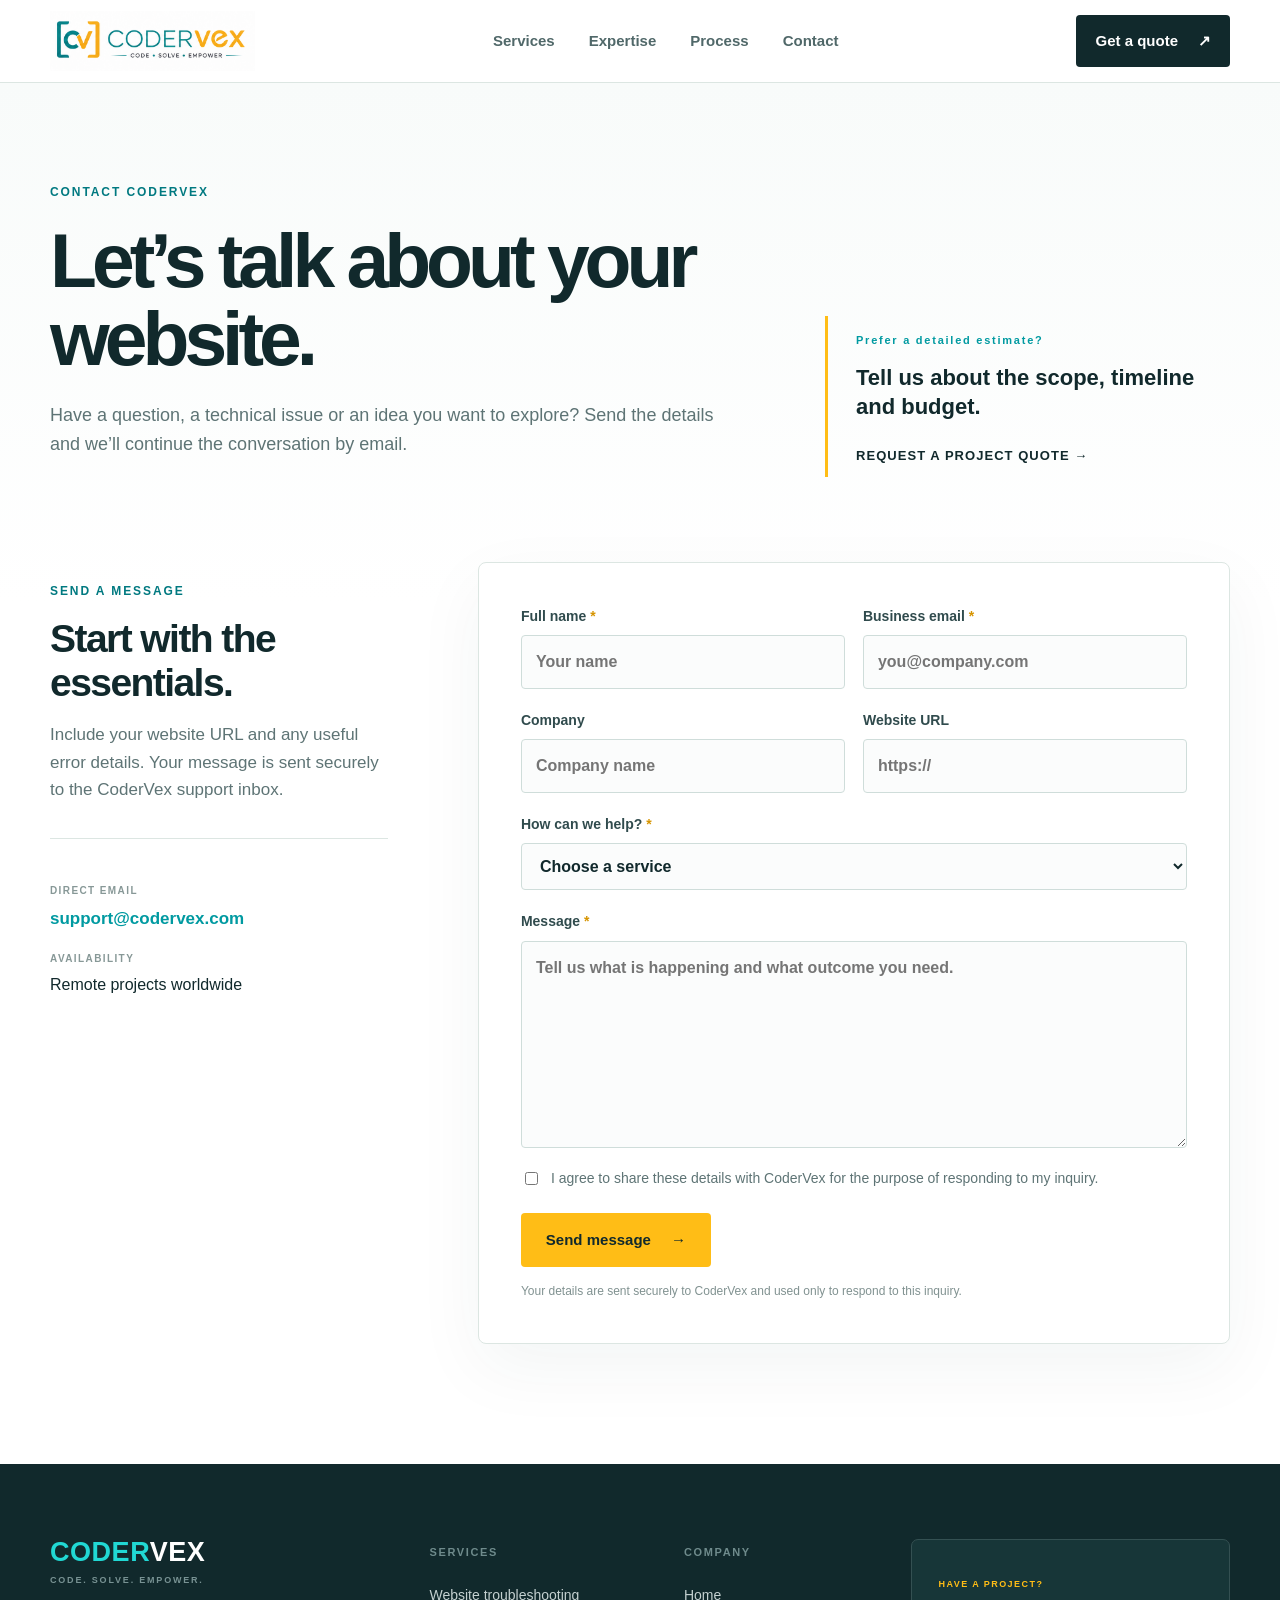
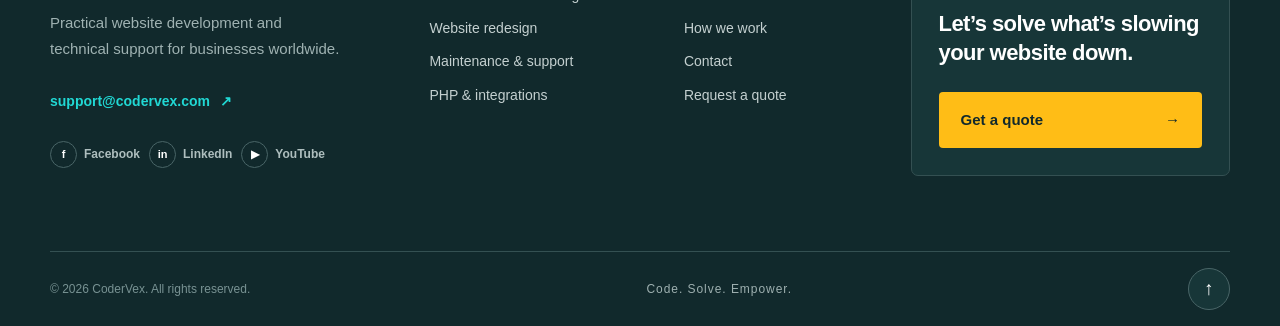
==== commit 2fbf29e2: "Add Site Guardian section and enable analytics" ====
--- a/contact.html
+++ b/contact.html
@@ -1,6 +1,6 @@
 <!doctype html><html lang="en"><head><meta charset="utf-8"><script src="analytics.js"></script><script async src="https://www.googletagmanager.com/gtag/js?id=G-TWF1HS1TTK"></script><meta name="viewport" content="width=device-width,initial-scale=1"><title>Contact CoderVex | Website Development & Technical Support</title><meta name="description" content="Contact CoderVex about WordPress support, PHP development, website redesign, maintenance, integrations or Joomla migration."><meta name="robots" content="index, follow"><link rel="canonical" href="https://www.codervex.com/contact.html"><link rel="stylesheet" href="styles.css"></head>
 <body><a class="skip-link" href="#main">Skip to content</a><header class="site-header"><div class="nav-wrap"><a class="brand brand-logo" href="index.html"><img src="assets/website-logo.png" alt="CoderVex — Code, Solve, Empower" width="666" height="198"></a><button class="nav-toggle" aria-expanded="false" aria-controls="site-nav"><span></span><span></span><span></span><span class="sr-only">Open menu</span></button><nav id="site-nav" aria-label="Main navigation"><a href="index.html#services">Services</a><a href="index.html#expertise">Expertise</a><a href="index.html#process">Process</a><a href="contact.html" aria-current="page">Contact</a></nav><a class="button button-dark nav-cta" href="quote.html">Get a quote <span>↗</span></a></div></header>
 <main id="main" class="form-page"><section class="section page-hero"><div><p class="eyebrow">Contact CoderVex</p><h1>Let’s talk about your website.</h1><p>Have a question, a technical issue or an idea you want to explore? Send the details and we’ll continue the conversation by email.</p></div><aside><span>Prefer a detailed estimate?</span><h2>Tell us about the scope, timeline and budget.</h2><a href="quote.html">Request a project quote <b>→</b></a></aside></section>
-<section class="section form-layout"><div class="form-context"><p class="eyebrow">Send a message</p><h2>Start with the essentials.</h2><p>Include your website URL and any useful error details. The form opens a prepared email in your device’s email application.</p><div class="direct-contact"><small>DIRECT EMAIL</small><a href="mailto:support@codervex.com">support@codervex.com</a><small>AVAILABILITY</small><p>Remote projects worldwide</p></div></div>
+<section class="section form-layout"><div class="form-context"><p class="eyebrow">Send a message</p><h2>Start with the essentials.</h2><p>Include your website URL and any useful error details. Your message is sent securely to the CoderVex support inbox.</p><div class="direct-contact"><small>DIRECT EMAIL</small><a href="mailto:support@codervex.com">support@codervex.com</a><small>AVAILABILITY</small><p>Remote projects worldwide</p></div></div>
 <form class="project-form" action="send-form.php" method="post" data-php-form novalidate><input type="hidden" name="form_type" value="contact"><label class="hp-field" aria-hidden="true">Leave this field empty<input name="website_field" type="text" tabindex="-1" autocomplete="off"></label><div class="field-row"><label>Full name <span>*</span><input name="Name" type="text" autocomplete="name" required placeholder="Your name"></label><label>Business email <span>*</span><input name="Email" type="email" autocomplete="email" required placeholder="you@company.com"></label></div><div class="field-row"><label>Company<input name="Company" type="text" autocomplete="organization" placeholder="Company name"></label><label>Website URL<input name="Website" type="url" placeholder="https://"></label></div><label>How can we help? <span>*</span><select name="Service" required><option value="">Choose a service</option><option>Website fixes & troubleshooting</option><option>Website redesign & development</option><option>Website maintenance & support</option><option>Custom PHP development</option><option>API or payment integration</option><option>Joomla migration & support</option><option>Something else</option></select></label><label>Message <span>*</span><textarea name="Message" rows="7" required placeholder="Tell us what is happening and what outcome you need."></textarea></label><label class="consent"><input type="checkbox" name="Consent" value="Yes" required><span>I agree to share these details with CoderVex for the purpose of responding to my inquiry.</span></label><div class="form-status" aria-live="polite"></div><button class="button button-primary form-submit" type="submit">Send message <span>→</span></button><p class="form-note">Your details are sent securely to CoderVex and used only to respond to this inquiry.</p></form></section></main>
 <footer class="site-footer"><div class="section footer-main"><div class="footer-about"><div class="footer-name"><span>CODER</span>VEX<small>Code. Solve. Empower.</small></div><p>Practical website development and technical support for businesses worldwide.</p><a class="footer-email" href="mailto:support@codervex.com">support@codervex.com <span>↗</span></a><div class="social-links" aria-label="CoderVex social media"><a href="https://www.facebook.com/codervex" target="_blank" rel="noopener noreferrer" aria-label="CoderVex on Facebook"><span>f</span>Facebook</a><a href="https://www.linkedin.com/company/codervex/" target="_blank" rel="noopener noreferrer" aria-label="CoderVex on LinkedIn"><span>in</span>LinkedIn</a><a href="https://www.youtube.com/@codervex" target="_blank" rel="noopener noreferrer" aria-label="CoderVex on YouTube"><span>▶</span>YouTube</a></div></div><div class="footer-column"><h2>Services</h2><a href="index.html#services">Website troubleshooting</a><a href="index.html#services">Website redesign</a><a href="index.html#services">Maintenance & support</a><a href="index.html#expertise">PHP & integrations</a></div><div class="footer-column"><h2>Company</h2><a href="index.html">Home</a><a href="index.html#process">How we work</a><a href="contact.html">Contact</a><a href="quote.html">Request a quote</a></div><div class="footer-action"><span>HAVE A PROJECT?</span><h2>Let’s solve what’s slowing your website down.</h2><a class="button button-primary" href="quote.html">Get a quote <b>→</b></a></div></div><div class="section footer-bottom"><small>© <span id="year"></span> CoderVex. All rights reserved.</small><span>Code. Solve. Empower.</span><button class="back-to-top" type="button" aria-label="Back to top" title="Back to top">↑</button></div></footer><script src="script.js" defer></script></body></html>
--- a/styles.css
+++ b/styles.css
@@ -16,8 +16,9 @@
 /* Footer social links */
 .social-links{display:flex;flex-wrap:wrap;gap:9px;margin-top:26px}.social-links a{display:inline-flex;align-items:center;gap:7px;color:#aebebe;font-size:12px;font-weight:650;transition:.2s}.social-links a>span{width:27px;height:27px;border:1px solid #496567;border-radius:50%;display:grid;place-items:center;color:#fff;font-size:11px;font-weight:800;line-height:1}.social-links a:hover{color:#fff}.social-links a:hover>span,.social-links a:focus-visible>span{background:var(--yellow);border-color:var(--yellow);color:var(--ink);transform:translateY(-2px)}
 @media(max-width:680px){.social-links{gap:12px}.social-links a{font-size:0}.social-links a>span{width:36px;height:36px;font-size:13px}}
+/* Site Guardian plugin */
+.plugin-section{padding-top:110px}.plugin-card{position:relative;overflow:hidden;display:grid;grid-template-columns:1.05fr .95fr;gap:70px;align-items:center;background:var(--ink);color:#fff;border-radius:12px;padding:64px 70px;box-shadow:0 24px 70px #17383b1a}.plugin-card:before{content:"";position:absolute;width:360px;height:360px;right:-110px;top:-170px;border:80px solid #21d8d414;border-radius:50%}.plugin-copy{position:relative;z-index:1}.plugin-copy .eyebrow{color:var(--aqua)}.plugin-copy h2{font-size:clamp(42px,5vw,64px);line-height:1.05;letter-spacing:-.055em;margin:16px 0 20px}.plugin-copy>p:not(.eyebrow){max-width:610px;color:#b8c8c8;font-size:18px;line-height:1.7}.plugin-actions{display:flex;align-items:center;gap:22px;margin-top:31px}.plugin-actions>span{font-size:11px;text-transform:uppercase;letter-spacing:.12em;color:#87a0a0;font-weight:750}.plugin-visual{position:relative;z-index:1;background:#fff;color:var(--ink);border-radius:9px;padding:28px;box-shadow:0 25px 60px #07181959;transform:rotate(1deg)}.guardian-mark{width:74px;height:74px;border-radius:18px;background:linear-gradient(145deg,var(--teal),var(--aqua));display:grid;place-items:center;color:#fff;font-size:24px;font-weight:850;box-shadow:0 12px 30px #009aa14d;margin-bottom:28px}.guardian-status{display:grid;grid-template-columns:12px 1fr auto;align-items:center;gap:12px;padding:16px;border:1px solid var(--line);border-radius:6px}.guardian-status>i{width:10px;height:10px;border-radius:50%;background:#1dbb84;box-shadow:0 0 0 5px #1dbb8418}.guardian-status small,.guardian-status b{display:block}.guardian-status small{font-size:8px;letter-spacing:.12em;color:#849695}.guardian-status b{font-size:13px}.guardian-status>strong{font-size:8px;color:#008768;letter-spacing:.1em}.guardian-grid{display:grid;grid-template-columns:repeat(3,1fr);gap:8px;margin-top:9px}.guardian-grid>span{background:var(--soft);border-radius:5px;padding:17px 10px;text-align:center}.guardian-grid b,.guardian-grid small{display:block}.guardian-grid b{font-size:18px;color:var(--teal)}.guardian-grid small{font-size:9px;color:#708585;margin-top:3px}.plugin-card .button-primary:hover{background:#ffd05a}
+@media(max-width:960px){.plugin-card{gap:35px;padding:52px 45px}.plugin-actions{align-items:flex-start;flex-direction:column;gap:14px}}
+@media(max-width:680px){.plugin-section{padding-top:75px}.plugin-card{grid-template-columns:1fr;padding:45px 24px;gap:45px}.plugin-copy h2{font-size:42px}.plugin-copy>p:not(.eyebrow){font-size:17px}.plugin-actions .button{width:100%}.plugin-visual{padding:20px}.guardian-status{grid-template-columns:12px 1fr}.guardian-status>strong{display:none}.guardian-grid{grid-template-columns:1fr}.guardian-grid>span{display:flex;align-items:center;justify-content:space-between;text-align:left;padding:12px 14px}.guardian-grid small{margin:0}.intro{padding-top:90px}}
 /* PHP form states */
 .hp-field{position:absolute!important;left:-10000px!important;width:1px!important;height:1px!important;overflow:hidden!important}.form-status.success{display:block;background:#e8f8f0;color:#087044}.form-submit:disabled{opacity:.65;cursor:wait;transform:none}
-/* Analytics consent */
-.consent-banner{position:fixed;z-index:1000;left:22px;right:22px;bottom:22px;max-width:760px;margin:auto;background:#fff;color:var(--ink);border:1px solid var(--line);border-radius:8px;box-shadow:0 20px 70px #11292c2b;padding:20px 22px;display:none;align-items:center;justify-content:space-between;gap:25px}.consent-banner.show{display:flex}.consent-banner strong{font-size:15px}.consent-banner p{margin:4px 0 0;color:var(--muted);font-size:13px;line-height:1.5}.consent-actions{display:flex;gap:8px;flex-shrink:0}.consent-actions button,.privacy-settings{border:1px solid var(--line);background:#fff;color:var(--ink);border-radius:4px;padding:10px 13px;font-size:12px;font-weight:700;cursor:pointer}.consent-actions .consent-accept{background:var(--ink);border-color:var(--ink);color:#fff}.privacy-settings{position:fixed;z-index:900;left:12px;bottom:12px;display:none;padding:7px 10px;background:var(--ink);border-color:#345052;color:#c9d5d5;font-size:10px}.privacy-settings.show{display:block}.privacy-settings:hover{color:#fff;border-color:var(--aqua)}
-@media(max-width:680px){.consent-banner{left:12px;right:12px;bottom:12px;display:none;align-items:flex-start;flex-direction:column;padding:18px}.consent-banner.show{display:flex}.consent-actions{width:100%}.consent-actions button{flex:1}}
